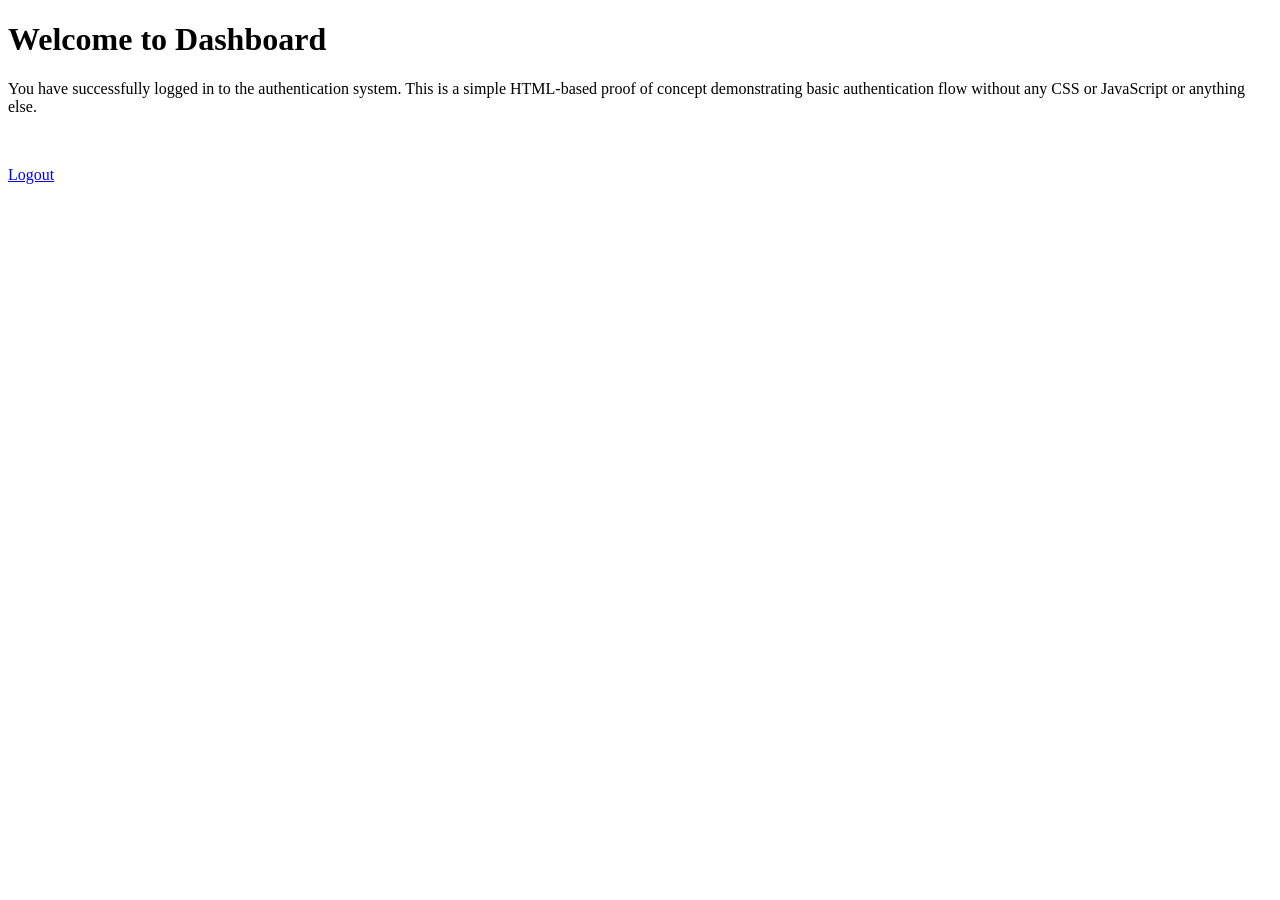
==== dashboard.html @ bd9a0223 "login page" ====
<!DOCTYPE html>
<html>
<head>
    <title>Dashboard</title>
</head>
<body>
    <h1>Welcome to Dashboard</h1>
    <p>You have successfully logged in to the authentication system. This is a simple HTML-based proof of concept demonstrating basic authentication flow without any CSS or JavaScript or anything else.</p>
    <br>
    <p><a href="login.html">Logout</a></p>
</body>
</html>
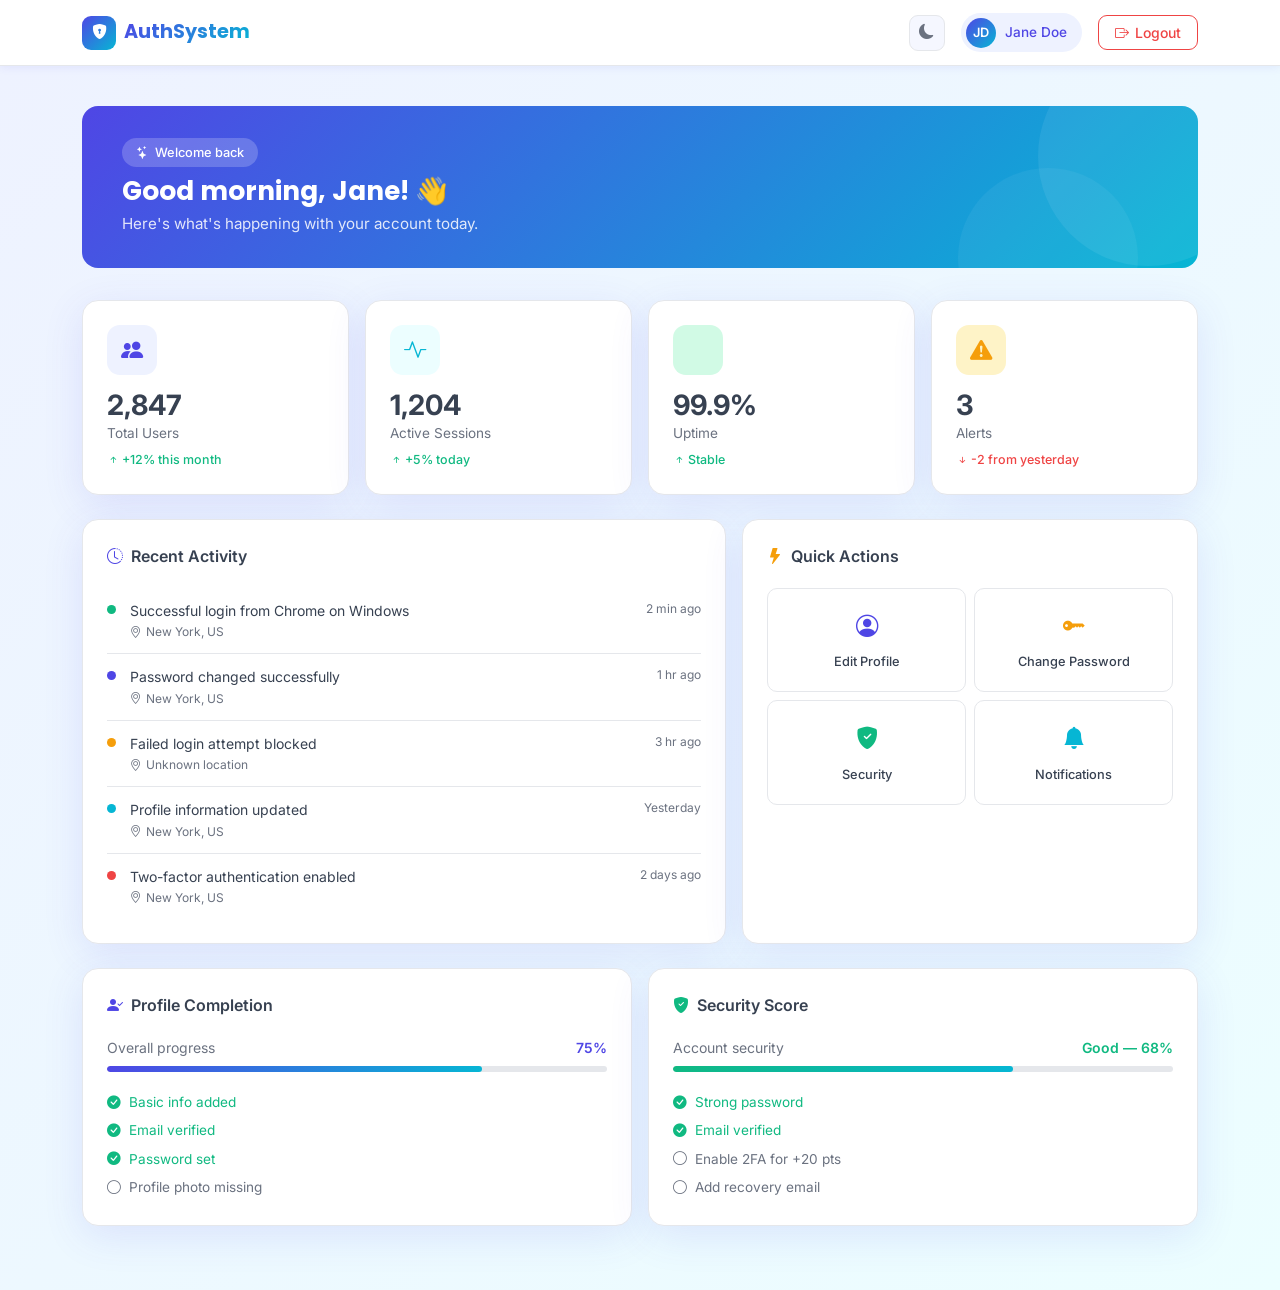
==== commit 86d5bf98: "added stylesheets" ====
--- a/dashboard.html
+++ b/dashboard.html
@@ -1,12 +1,313 @@
 <!DOCTYPE html>
-<html>
+<html lang="en" data-theme="light">
 <head>
-    <title>Dashboard</title>
+  <meta charset="UTF-8" />
+  <meta name="viewport" content="width=device-width, initial-scale=1.0" />
+  <title>Dashboard — AuthSystem</title>
+  <link rel="stylesheet" href="https://cdn.jsdelivr.net/npm/bootstrap@5.3.3/dist/css/bootstrap.min.css" />
+  <link rel="stylesheet" href="https://cdn.jsdelivr.net/npm/bootstrap-icons@1.11.3/font/bootstrap-icons.min.css" />
+  <link rel="stylesheet" href="styles.css" />
 </head>
 <body>
-    <h1>Welcome to Dashboard</h1>
-    <p>You have successfully logged in to the authentication system. This is a simple HTML-based proof of concept demonstrating basic authentication flow without any CSS or JavaScript or anything else.</p>
-    <br>
-    <p><a href="login.html">Logout</a></p>
+
+  <!-- ═══════════════════════════════════════════════════════════
+       NAVBAR
+  ═══════════════════════════════════════════════════════════ -->
+  <nav class="dash-navbar" aria-label="Main navigation">
+    <div class="container">
+      <div class="d-flex align-items-center justify-content-between gap-3">
+
+        <!-- Brand -->
+        <a href="dashboard.html" class="d-flex align-items-center text-decoration-none" aria-label="AuthSystem home">
+          <span class="navbar-brand-icon" aria-hidden="true">
+            <i class="bi bi-shield-lock-fill"></i>
+          </span>
+          <span class="navbar-brand-text">AuthSystem</span>
+        </a>
+
+        <!-- Right side -->
+        <div class="d-flex align-items-center gap-2 gap-sm-3">
+
+          <!-- Dark mode toggle -->
+          <button class="nav-theme-btn" id="themeToggle" title="Toggle dark mode" aria-label="Toggle dark mode">
+            <i class="bi bi-moon-fill" id="themeIcon"></i>
+          </button>
+
+          <!-- User pill (hidden on very small screens) -->
+          <div class="user-pill d-none d-sm-flex" aria-label="Logged in user">
+            <div class="user-avatar" aria-hidden="true">JD</div>
+            <span class="user-name">Jane Doe</span>
+          </div>
+
+          <!-- Logout -->
+          <a href="index.html" class="btn-logout" aria-label="Logout">
+            <i class="bi bi-box-arrow-right" aria-hidden="true"></i>
+            <span class="d-none d-sm-inline">Logout</span>
+          </a>
+
+        </div>
+      </div>
+    </div>
+  </nav>
+
+  <!-- ═══════════════════════════════════════════════════════════
+       MAIN CONTENT
+  ═══════════════════════════════════════════════════════════ -->
+  <main class="dash-main">
+    <div class="container">
+
+      <!-- Welcome Banner -->
+      <div class="welcome-banner">
+        <div class="badge-pill mb-2">
+          <i class="bi bi-stars" aria-hidden="true"></i> Welcome back
+        </div>
+        <h2>Good morning, Jane! 👋</h2>
+        <p>Here's what's happening with your account today.</p>
+      </div>
+
+      <!-- ── Stat Cards ── -->
+      <div class="row g-3 mb-4">
+
+        <div class="col-6 col-lg-3">
+          <div class="stat-card">
+            <div class="stat-icon purple" aria-hidden="true">
+              <i class="bi bi-people-fill"></i>
+            </div>
+            <div class="stat-value">2,847</div>
+            <div class="stat-label">Total Users</div>
+            <div class="stat-trend up">
+              <i class="bi bi-arrow-up-short"></i> +12% this month
+            </div>
+          </div>
+        </div>
+
+        <div class="col-6 col-lg-3">
+          <div class="stat-card">
+            <div class="stat-icon cyan" aria-hidden="true">
+              <i class="bi bi-activity"></i>
+            </div>
+            <div class="stat-value">1,204</div>
+            <div class="stat-label">Active Sessions</div>
+            <div class="stat-trend up">
+              <i class="bi bi-arrow-up-short"></i> +5% today
+            </div>
+          </div>
+        </div>
+
+        <div class="col-6 col-lg-3">
+          <div class="stat-card">
+            <div class="stat-icon green" aria-hidden="true">
+              <i class="bi bi-shield-check-fill"></i>
+            </div>
+            <div class="stat-value">99.9%</div>
+            <div class="stat-label">Uptime</div>
+            <div class="stat-trend up">
+              <i class="bi bi-arrow-up-short"></i> Stable
+            </div>
+          </div>
+        </div>
+
+        <div class="col-6 col-lg-3">
+          <div class="stat-card">
+            <div class="stat-icon amber" aria-hidden="true">
+              <i class="bi bi-exclamation-triangle-fill"></i>
+            </div>
+            <div class="stat-value">3</div>
+            <div class="stat-label">Alerts</div>
+            <div class="stat-trend down">
+              <i class="bi bi-arrow-down-short"></i> -2 from yesterday
+            </div>
+          </div>
+        </div>
+
+      </div>
+
+      <!-- ── Activity + Quick Actions ── -->
+      <div class="row g-3 mb-4">
+
+        <!-- Recent Activity -->
+        <div class="col-12 col-lg-7">
+          <div class="info-card">
+            <div class="info-card-title">
+              <i class="bi bi-clock-history" style="color:var(--primary);" aria-hidden="true"></i>
+              Recent Activity
+            </div>
+
+            <div class="activity-item">
+              <div class="activity-dot" style="background:#10b981;" aria-hidden="true"></div>
+              <div class="activity-body">
+                <div class="activity-text">Successful login from Chrome on Windows</div>
+                <div class="activity-time"><i class="bi bi-geo-alt me-1" aria-hidden="true"></i>New York, US</div>
+              </div>
+              <div class="activity-time">2 min ago</div>
+            </div>
+
+            <div class="activity-item">
+              <div class="activity-dot" style="background:#4f46e5;" aria-hidden="true"></div>
+              <div class="activity-body">
+                <div class="activity-text">Password changed successfully</div>
+                <div class="activity-time"><i class="bi bi-geo-alt me-1" aria-hidden="true"></i>New York, US</div>
+              </div>
+              <div class="activity-time">1 hr ago</div>
+            </div>
+
+            <div class="activity-item">
+              <div class="activity-dot" style="background:#f59e0b;" aria-hidden="true"></div>
+              <div class="activity-body">
+                <div class="activity-text">Failed login attempt blocked</div>
+                <div class="activity-time"><i class="bi bi-geo-alt me-1" aria-hidden="true"></i>Unknown location</div>
+              </div>
+              <div class="activity-time">3 hr ago</div>
+            </div>
+
+            <div class="activity-item">
+              <div class="activity-dot" style="background:#06b6d4;" aria-hidden="true"></div>
+              <div class="activity-body">
+                <div class="activity-text">Profile information updated</div>
+                <div class="activity-time"><i class="bi bi-geo-alt me-1" aria-hidden="true"></i>New York, US</div>
+              </div>
+              <div class="activity-time">Yesterday</div>
+            </div>
+
+            <div class="activity-item">
+              <div class="activity-dot" style="background:#ef4444;" aria-hidden="true"></div>
+              <div class="activity-body">
+                <div class="activity-text">Two-factor authentication enabled</div>
+                <div class="activity-time"><i class="bi bi-geo-alt me-1" aria-hidden="true"></i>New York, US</div>
+              </div>
+              <div class="activity-time">2 days ago</div>
+            </div>
+
+          </div>
+        </div>
+
+        <!-- Quick Actions -->
+        <div class="col-12 col-lg-5">
+          <div class="info-card">
+            <div class="info-card-title">
+              <i class="bi bi-lightning-fill" style="color:var(--warning);" aria-hidden="true"></i>
+              Quick Actions
+            </div>
+            <div class="row g-2">
+              <div class="col-6">
+                <a href="#" class="quick-action" onclick="return false;" aria-label="Edit profile">
+                  <i class="bi bi-person-circle" style="color:var(--primary);" aria-hidden="true"></i>
+                  Edit Profile
+                </a>
+              </div>
+              <div class="col-6">
+                <a href="reset-password.html" class="quick-action" aria-label="Change password">
+                  <i class="bi bi-key-fill" style="color:var(--warning);" aria-hidden="true"></i>
+                  Change Password
+                </a>
+              </div>
+              <div class="col-6">
+                <a href="#" class="quick-action" onclick="return false;" aria-label="Security settings">
+                  <i class="bi bi-shield-fill-check" style="color:var(--success);" aria-hidden="true"></i>
+                  Security
+                </a>
+              </div>
+              <div class="col-6">
+                <a href="#" class="quick-action" onclick="return false;" aria-label="Notifications">
+                  <i class="bi bi-bell-fill" style="color:var(--secondary);" aria-hidden="true"></i>
+                  Notifications
+                </a>
+              </div>
+            </div>
+          </div>
+        </div>
+
+      </div>
+
+      <!-- ── Profile Completion + Security Score ── -->
+      <div class="row g-3">
+
+        <!-- Profile Completion -->
+        <div class="col-12 col-md-6">
+          <div class="info-card">
+            <div class="info-card-title">
+              <i class="bi bi-person-check-fill" style="color:var(--primary);" aria-hidden="true"></i>
+              Profile Completion
+            </div>
+
+            <div class="d-flex justify-content-between align-items-center mb-1">
+              <span style="font-size:.875rem; color:var(--text-muted);">Overall progress</span>
+              <span style="font-size:.875rem; font-weight:600; color:var(--primary);">75%</span>
+            </div>
+            <div class="custom-progress mb-3">
+              <div class="custom-progress-bar" style="width:75%;"></div>
+            </div>
+
+            <ul class="list-unstyled mb-0" style="font-size:.85rem;">
+              <li class="d-flex align-items-center gap-2 py-1" style="color:var(--success);">
+                <i class="bi bi-check-circle-fill" aria-hidden="true"></i> Basic info added
+              </li>
+              <li class="d-flex align-items-center gap-2 py-1" style="color:var(--success);">
+                <i class="bi bi-check-circle-fill" aria-hidden="true"></i> Email verified
+              </li>
+              <li class="d-flex align-items-center gap-2 py-1" style="color:var(--success);">
+                <i class="bi bi-check-circle-fill" aria-hidden="true"></i> Password set
+              </li>
+              <li class="d-flex align-items-center gap-2 py-1" style="color:var(--text-muted);">
+                <i class="bi bi-circle" aria-hidden="true"></i> Profile photo missing
+              </li>
+            </ul>
+          </div>
+        </div>
+
+        <!-- Security Score -->
+        <div class="col-12 col-md-6">
+          <div class="info-card">
+            <div class="info-card-title">
+              <i class="bi bi-shield-fill-check" style="color:var(--success);" aria-hidden="true"></i>
+              Security Score
+            </div>
+
+            <div class="d-flex justify-content-between align-items-center mb-1">
+              <span style="font-size:.875rem; color:var(--text-muted);">Account security</span>
+              <span style="font-size:.875rem; font-weight:600; color:var(--success);">Good — 68%</span>
+            </div>
+            <div class="custom-progress mb-3">
+              <div class="custom-progress-bar" style="width:68%; background:linear-gradient(135deg,#10b981,#06b6d4);"></div>
+            </div>
+
+            <ul class="list-unstyled mb-0" style="font-size:.85rem;">
+              <li class="d-flex align-items-center gap-2 py-1" style="color:var(--success);">
+                <i class="bi bi-check-circle-fill" aria-hidden="true"></i> Strong password
+              </li>
+              <li class="d-flex align-items-center gap-2 py-1" style="color:var(--success);">
+                <i class="bi bi-check-circle-fill" aria-hidden="true"></i> Email verified
+              </li>
+              <li class="d-flex align-items-center gap-2 py-1" style="color:var(--text-muted);">
+                <i class="bi bi-circle" aria-hidden="true"></i> Enable 2FA for +20 pts
+              </li>
+              <li class="d-flex align-items-center gap-2 py-1" style="color:var(--text-muted);">
+                <i class="bi bi-circle" aria-hidden="true"></i> Add recovery email
+              </li>
+            </ul>
+          </div>
+        </div>
+
+      </div>
+
+    </div>
+  </main>
+
+  <script src="https://cdn.jsdelivr.net/npm/bootstrap@5.3.3/dist/js/bootstrap.bundle.min.js"></script>
+  <script>
+    /* ── Dark mode ── */
+    const html      = document.documentElement;
+    const themeBtn  = document.getElementById('themeToggle');
+    const themeIcon = document.getElementById('themeIcon');
+    const applyTheme = (t) => {
+      html.setAttribute('data-theme', t);
+      localStorage.setItem('theme', t);
+      themeIcon.className = t === 'dark' ? 'bi bi-sun-fill' : 'bi bi-moon-fill';
+    };
+    applyTheme(localStorage.getItem('theme') || 'light');
+    themeBtn.addEventListener('click', () => {
+      applyTheme(html.getAttribute('data-theme') === 'dark' ? 'light' : 'dark');
+    });
+  </script>
 </body>
 </html>
--- a/styles.css
+++ b/styles.css
@@ -0,0 +1,809 @@
+@import url('https://fonts.googleapis.com/css2?family=Inter:wght@300;400;500;600;700&family=Poppins:wght@400;500;600;700&display=swap');
+
+/* ═══════════════════════════════════════════════════════════════
+   CSS VARIABLES — Light Theme
+═══════════════════════════════════════════════════════════════ */
+:root {
+  --primary:          #4f46e5;
+  --primary-hover:    #4338ca;
+  --primary-light:    #eef2ff;
+  --secondary:        #06b6d4;
+  --success:          #10b981;
+  --danger:           #ef4444;
+  --warning:          #f59e0b;
+
+  --dark:             #1e1b4b;
+  --text:             #374151;
+  --text-muted:       #6b7280;
+  --border:           #e5e7eb;
+
+  --bg:               #f5f7ff;
+  --card-bg:          #ffffff;
+  --navbar-bg:        #ffffff;
+
+  --shadow-sm:        0 2px 8px  rgba(79, 70, 229, 0.08);
+  --shadow:           0 10px 40px rgba(79, 70, 229, 0.12);
+  --shadow-hover:     0 20px 60px rgba(79, 70, 229, 0.22);
+
+  --radius:           16px;
+  --radius-sm:        10px;
+  --transition:       0.3s ease;
+
+  --font-body:        'Inter', sans-serif;
+  --font-heading:     'Poppins', sans-serif;
+
+  --gradient:         linear-gradient(135deg, #4f46e5 0%, #06b6d4 100%);
+  --gradient-bg:      linear-gradient(135deg, #eef2ff 0%, #ecfeff 100%);
+}
+
+/* ═══════════════════════════════════════════════════════════════
+   CSS VARIABLES — Dark Theme
+═══════════════════════════════════════════════════════════════ */
+[data-theme="dark"] {
+  --primary:          #818cf8;
+  --primary-hover:    #6366f1;
+  --primary-light:    #1e1b4b;
+
+  --text:             #e5e7eb;
+  --text-muted:       #9ca3af;
+  --border:           #374151;
+
+  --bg:               #111827;
+  --card-bg:          #1f2937;
+  --navbar-bg:        #1f2937;
+
+  --shadow-sm:        0 2px 8px  rgba(0, 0, 0, 0.3);
+  --shadow:           0 10px 40px rgba(0, 0, 0, 0.4);
+  --shadow-hover:     0 20px 60px rgba(0, 0, 0, 0.6);
+
+  --gradient-bg:      linear-gradient(135deg, #111827 0%, #1e1b4b 100%);
+}
+
+/* ═══════════════════════════════════════════════════════════════
+   BASE RESET & GLOBALS
+═══════════════════════════════════════════════════════════════ */
+*, *::before, *::after {
+  box-sizing: border-box;
+  margin: 0;
+  padding: 0;
+}
+
+html { scroll-behavior: smooth; }
+
+body {
+  font-family: var(--font-body);
+  color: var(--text);
+  background: var(--gradient-bg);
+  min-height: 100vh;
+  transition: background var(--transition), color var(--transition);
+  -webkit-font-smoothing: antialiased;
+}
+
+h1, h2, h3, h4, h5, h6 {
+  font-family: var(--font-heading);
+  color: var(--text);
+}
+
+a {
+  color: var(--primary);
+  text-decoration: none;
+  transition: color var(--transition);
+}
+a:hover {
+  color: var(--primary-hover);
+  text-decoration: underline;
+}
+
+/* ═══════════════════════════════════════════════════════════════
+   AUTH LAYOUT WRAPPER
+═══════════════════════════════════════════════════════════════ */
+.auth-wrapper {
+  min-height: 100vh;
+  display: flex;
+  align-items: center;
+  justify-content: center;
+  padding: 2rem 1rem;
+  background: var(--gradient-bg);
+  transition: background var(--transition);
+}
+
+/* ═══════════════════════════════════════════════════════════════
+   AUTH CARD
+═══════════════════════════════════════════════════════════════ */
+.auth-card {
+  background: var(--card-bg);
+  border: 1px solid var(--border);
+  border-radius: var(--radius);
+  box-shadow: var(--shadow);
+  padding: 2.75rem 2.25rem;
+  width: 100%;
+  max-width: 460px;
+  transition:
+    box-shadow var(--transition),
+    background var(--transition),
+    border-color var(--transition);
+}
+
+.auth-card:hover {
+  box-shadow: var(--shadow-hover);
+}
+
+/* Logo icon badge */
+.auth-logo {
+  width: 58px;
+  height: 58px;
+  background: var(--gradient);
+  border-radius: 14px;
+  display: flex;
+  align-items: center;
+  justify-content: center;
+  margin: 0 auto 1.25rem;
+  font-size: 1.65rem;
+  color: #fff;
+  box-shadow: 0 6px 20px rgba(79, 70, 229, 0.35);
+}
+
+.auth-title {
+  font-size: 1.65rem;
+  font-weight: 700;
+  color: var(--dark);
+  text-align: center;
+  margin-bottom: 0.3rem;
+  transition: color var(--transition);
+}
+[data-theme="dark"] .auth-title { color: var(--text); }
+
+.auth-subtitle {
+  text-align: center;
+  color: var(--text-muted);
+  font-size: 0.9rem;
+  margin-bottom: 1.85rem;
+}
+
+/* ═══════════════════════════════════════════════════════════════
+   FORM CONTROLS
+═══════════════════════════════════════════════════════════════ */
+.form-label {
+  font-weight: 500;
+  font-size: 0.875rem;
+  color: var(--text);
+  margin-bottom: 0.4rem;
+  transition: color var(--transition);
+}
+
+.form-control,
+.form-select {
+  border: 1.5px solid var(--border);
+  border-radius: var(--radius-sm);
+  padding: 0.65rem 1rem;
+  font-size: 0.9rem;
+  color: var(--text);
+  background-color: var(--card-bg);
+  transition:
+    border-color var(--transition),
+    box-shadow var(--transition),
+    background-color var(--transition),
+    color var(--transition);
+}
+
+.form-control:focus,
+.form-select:focus {
+  border-color: var(--primary);
+  box-shadow: 0 0 0 3.5px rgba(79, 70, 229, 0.15);
+  outline: none;
+  background-color: var(--card-bg);
+  color: var(--text);
+}
+
+.form-control::placeholder {
+  color: var(--text-muted);
+  opacity: 0.7;
+}
+
+/* Input group — show/hide toggle */
+.input-group .form-control {
+  border-right: none;
+  border-radius: var(--radius-sm) 0 0 var(--radius-sm);
+}
+
+.input-group .btn-outline-secondary {
+  border: 1.5px solid var(--border);
+  border-left: none;
+  border-radius: 0 var(--radius-sm) var(--radius-sm) 0;
+  background: var(--card-bg);
+  color: var(--text-muted);
+  padding: 0 0.85rem;
+  transition:
+    color var(--transition),
+    background var(--transition),
+    border-color var(--transition);
+}
+.input-group .btn-outline-secondary:hover {
+  color: var(--primary);
+  background: var(--primary-light);
+  border-color: var(--border);
+}
+.input-group .btn-outline-secondary:focus {
+  box-shadow: none;
+  outline: none;
+}
+
+/* Validation states */
+.form-control.is-invalid {
+  border-color: var(--danger);
+  background-image: none;
+}
+.form-control.is-valid {
+  border-color: var(--success);
+  background-image: none;
+}
+.invalid-feedback {
+  font-size: 0.8rem;
+  color: var(--danger);
+  margin-top: 0.3rem;
+}
+.valid-feedback {
+  font-size: 0.8rem;
+  color: var(--success);
+  margin-top: 0.3rem;
+}
+
+/* Form check */
+.form-check-input:checked {
+  background-color: var(--primary);
+  border-color: var(--primary);
+}
+.form-check-input:focus {
+  box-shadow: 0 0 0 3px rgba(79, 70, 229, 0.15);
+}
+
+/* ═══════════════════════════════════════════════════════════════
+   PRIMARY BUTTON
+═══════════════════════════════════════════════════════════════ */
+.btn-primary-custom {
+  display: inline-flex;
+  align-items: center;
+  justify-content: center;
+  gap: 0.5rem;
+  background: var(--gradient);
+  border: none;
+  border-radius: var(--radius-sm);
+  color: #fff;
+  font-family: var(--font-body);
+  font-weight: 600;
+  font-size: 0.95rem;
+  padding: 0.72rem 1.5rem;
+  width: 100%;
+  cursor: pointer;
+  transition:
+    opacity var(--transition),
+    transform var(--transition),
+    box-shadow var(--transition);
+  position: relative;
+  overflow: hidden;
+  text-decoration: none;
+}
+
+.btn-primary-custom:hover {
+  opacity: 0.91;
+  transform: translateY(-2px);
+  box-shadow: 0 8px 28px rgba(79, 70, 229, 0.38);
+  color: #fff;
+  text-decoration: none;
+}
+
+.btn-primary-custom:active {
+  transform: translateY(0);
+  opacity: 1;
+}
+
+.btn-primary-custom:disabled {
+  opacity: 0.7;
+  cursor: not-allowed;
+  transform: none;
+}
+
+.btn-primary-custom .spinner-border {
+  width: 1.1rem;
+  height: 1.1rem;
+  border-width: 2px;
+}
+
+/* ═══════════════════════════════════════════════════════════════
+   DIVIDER
+═══════════════════════════════════════════════════════════════ */
+.auth-divider {
+  display: flex;
+  align-items: center;
+  gap: 0.75rem;
+  margin: 1.35rem 0;
+  color: var(--text-muted);
+  font-size: 0.8rem;
+}
+.auth-divider::before,
+.auth-divider::after {
+  content: '';
+  flex: 1;
+  height: 1px;
+  background: var(--border);
+  transition: background var(--transition);
+}
+
+/* ═══════════════════════════════════════════════════════════════
+   PASSWORD STRENGTH INDICATOR
+═══════════════════════════════════════════════════════════════ */
+.strength-bar {
+  display: flex;
+  gap: 5px;
+  margin-top: 0.55rem;
+}
+
+.strength-segment {
+  flex: 1;
+  height: 4px;
+  border-radius: 4px;
+  background: var(--border);
+  transition: background var(--transition);
+}
+
+.strength-segment.weak    { background: var(--danger); }
+.strength-segment.fair    { background: var(--warning); }
+.strength-segment.good    { background: var(--secondary); }
+.strength-segment.strong  { background: var(--success); }
+
+.strength-label {
+  font-size: 0.78rem;
+  font-weight: 500;
+  margin-top: 0.3rem;
+  transition: color var(--transition);
+}
+
+/* ═══════════════════════════════════════════════════════════════
+   REQUIREMENTS CHECKLIST
+═══════════════════════════════════════════════════════════════ */
+.req-list {
+  list-style: none;
+  padding: 0;
+  margin: 0 0 1rem;
+  display: grid;
+  grid-template-columns: 1fr 1fr;
+  gap: 0.3rem 1rem;
+}
+
+.req-list li {
+  font-size: 0.78rem;
+  color: var(--text-muted);
+  display: flex;
+  align-items: center;
+  gap: 0.35rem;
+  transition: color var(--transition);
+}
+
+.req-list li.met {
+  color: var(--success);
+}
+
+/* ═══════════════════════════════════════════════════════════════
+   DARK MODE TOGGLE (fixed on auth pages)
+═══════════════════════════════════════════════════════════════ */
+.auth-theme-btn {
+  position: fixed;
+  top: 1.25rem;
+  right: 1.25rem;
+  z-index: 1000;
+  width: 38px;
+  height: 38px;
+  border-radius: 10px;
+  border: 1.5px solid var(--border);
+  background: var(--card-bg);
+  color: var(--text-muted);
+  display: flex;
+  align-items: center;
+  justify-content: center;
+  font-size: 1rem;
+  cursor: pointer;
+  box-shadow: var(--shadow-sm);
+  transition:
+    background var(--transition),
+    color var(--transition),
+    border-color var(--transition),
+    transform var(--transition);
+}
+.auth-theme-btn:hover {
+  background: var(--primary);
+  color: #fff;
+  border-color: var(--primary);
+  transform: rotate(18deg);
+}
+
+/* ═══════════════════════════════════════════════════════════════
+   DASHBOARD — NAVBAR
+═══════════════════════════════════════════════════════════════ */
+.dash-navbar {
+  background: var(--navbar-bg);
+  border-bottom: 1px solid var(--border);
+  box-shadow: var(--shadow-sm);
+  padding: 0.8rem 0;
+  position: sticky;
+  top: 0;
+  z-index: 100;
+  transition:
+    background var(--transition),
+    border-color var(--transition);
+}
+
+.navbar-brand-text {
+  font-family: var(--font-heading);
+  font-weight: 700;
+  font-size: 1.2rem;
+  background: var(--gradient);
+  -webkit-background-clip: text;
+  -webkit-text-fill-color: transparent;
+  background-clip: text;
+}
+
+.navbar-brand-icon {
+  width: 34px;
+  height: 34px;
+  background: var(--gradient);
+  border-radius: 9px;
+  display: inline-flex;
+  align-items: center;
+  justify-content: center;
+  color: #fff;
+  font-size: 0.95rem;
+  margin-right: 0.5rem;
+  flex-shrink: 0;
+}
+
+/* Navbar dark toggle */
+.nav-theme-btn {
+  width: 36px;
+  height: 36px;
+  border-radius: 9px;
+  border: 1.5px solid var(--border);
+  background: var(--bg);
+  color: var(--text-muted);
+  display: inline-flex;
+  align-items: center;
+  justify-content: center;
+  font-size: 0.95rem;
+  cursor: pointer;
+  transition:
+    background var(--transition),
+    color var(--transition),
+    border-color var(--transition),
+    transform var(--transition);
+}
+.nav-theme-btn:hover {
+  background: var(--primary);
+  color: #fff;
+  border-color: var(--primary);
+  transform: rotate(18deg);
+}
+
+/* Logout button */
+.btn-logout {
+  display: inline-flex;
+  align-items: center;
+  gap: 0.4rem;
+  border: 1.5px solid var(--danger);
+  color: var(--danger);
+  border-radius: 9px;
+  padding: 0.38rem 1rem;
+  font-size: 0.875rem;
+  font-weight: 500;
+  background: transparent;
+  cursor: pointer;
+  transition:
+    background var(--transition),
+    color var(--transition),
+    transform var(--transition),
+    box-shadow var(--transition);
+  text-decoration: none;
+}
+.btn-logout:hover {
+  background: var(--danger);
+  color: #fff;
+  transform: translateY(-1px);
+  box-shadow: 0 4px 14px rgba(239, 68, 68, 0.3);
+  text-decoration: none;
+}
+
+/* User avatar pill */
+.user-pill {
+  display: inline-flex;
+  align-items: center;
+  gap: 0.6rem;
+  background: var(--primary-light);
+  border-radius: 50px;
+  padding: 0.3rem 0.9rem 0.3rem 0.3rem;
+  transition: background var(--transition);
+}
+.user-avatar {
+  width: 30px;
+  height: 30px;
+  border-radius: 50%;
+  background: var(--gradient);
+  color: #fff;
+  display: flex;
+  align-items: center;
+  justify-content: center;
+  font-size: 0.8rem;
+  font-weight: 600;
+  flex-shrink: 0;
+}
+.user-name {
+  font-size: 0.85rem;
+  font-weight: 500;
+  color: var(--primary);
+}
+
+/* ═══════════════════════════════════════════════════════════════
+   DASHBOARD — MAIN CONTENT
+═══════════════════════════════════════════════════════════════ */
+.dash-main {
+  padding: 2.5rem 0 4rem;
+  background: var(--gradient-bg);
+  min-height: calc(100vh - 65px);
+  transition: background var(--transition);
+}
+
+/* Welcome banner */
+.welcome-banner {
+  background: var(--gradient);
+  border-radius: var(--radius);
+  padding: 2rem 2.5rem;
+  color: #fff;
+  margin-bottom: 2rem;
+  position: relative;
+  overflow: hidden;
+}
+.welcome-banner::before {
+  content: '';
+  position: absolute;
+  right: -60px;
+  top: -60px;
+  width: 220px;
+  height: 220px;
+  background: rgba(255, 255, 255, 0.07);
+  border-radius: 50%;
+}
+.welcome-banner::after {
+  content: '';
+  position: absolute;
+  right: 60px;
+  bottom: -80px;
+  width: 180px;
+  height: 180px;
+  background: rgba(255, 255, 255, 0.05);
+  border-radius: 50%;
+}
+.welcome-banner h2 {
+  font-size: 1.65rem;
+  font-weight: 700;
+  color: #fff;
+  margin-bottom: 0.4rem;
+  position: relative;
+  z-index: 1;
+}
+.welcome-banner p {
+  opacity: 0.85;
+  margin: 0;
+  font-size: 0.95rem;
+  position: relative;
+  z-index: 1;
+}
+.welcome-banner .badge-pill {
+  display: inline-flex;
+  align-items: center;
+  gap: 0.4rem;
+  background: rgba(255, 255, 255, 0.2);
+  border-radius: 50px;
+  padding: 0.3rem 0.85rem;
+  font-size: 0.8rem;
+  font-weight: 500;
+  color: #fff;
+  margin-bottom: 0.75rem;
+}
+
+/* Stat cards */
+.stat-card {
+  background: var(--card-bg);
+  border: 1px solid var(--border);
+  border-radius: var(--radius);
+  padding: 1.5rem;
+  box-shadow: var(--shadow);
+  height: 100%;
+  transition:
+    box-shadow var(--transition),
+    transform var(--transition),
+    background var(--transition),
+    border-color var(--transition);
+}
+.stat-card:hover {
+  box-shadow: var(--shadow-hover);
+  transform: translateY(-4px);
+}
+
+.stat-icon {
+  width: 50px;
+  height: 50px;
+  border-radius: 13px;
+  display: flex;
+  align-items: center;
+  justify-content: center;
+  font-size: 1.4rem;
+  margin-bottom: 1rem;
+  flex-shrink: 0;
+}
+.stat-icon.purple { background: #eef2ff; color: #4f46e5; }
+.stat-icon.cyan   { background: #ecfeff; color: #06b6d4; }
+.stat-icon.green  { background: #d1fae5; color: #10b981; }
+.stat-icon.amber  { background: #fef3c7; color: #f59e0b; }
+
+[data-theme="dark"] .stat-icon.purple { background: rgba(79,70,229,0.2);  color: #818cf8; }
+[data-theme="dark"] .stat-icon.cyan   { background: rgba(6,182,212,0.2);  color: #22d3ee; }
+[data-theme="dark"] .stat-icon.green  { background: rgba(16,185,129,0.2); color: #34d399; }
+[data-theme="dark"] .stat-icon.amber  { background: rgba(245,158,11,0.2); color: #fbbf24; }
+
+.stat-value {
+  font-size: 1.75rem;
+  font-weight: 700;
+  color: var(--text);
+  line-height: 1;
+  margin-bottom: 0.25rem;
+  transition: color var(--transition);
+}
+.stat-label {
+  font-size: 0.85rem;
+  color: var(--text-muted);
+  transition: color var(--transition);
+}
+.stat-trend {
+  font-size: 0.78rem;
+  font-weight: 500;
+  margin-top: 0.5rem;
+}
+.stat-trend.up   { color: var(--success); }
+.stat-trend.down { color: var(--danger); }
+
+/* Activity / info cards */
+.info-card {
+  background: var(--card-bg);
+  border: 1px solid var(--border);
+  border-radius: var(--radius);
+  padding: 1.5rem;
+  box-shadow: var(--shadow);
+  height: 100%;
+  transition:
+    background var(--transition),
+    border-color var(--transition);
+}
+.info-card-title {
+  font-size: 1rem;
+  font-weight: 600;
+  color: var(--text);
+  margin-bottom: 1.25rem;
+  display: flex;
+  align-items: center;
+  gap: 0.5rem;
+  transition: color var(--transition);
+}
+
+/* Activity list */
+.activity-item {
+  display: flex;
+  align-items: flex-start;
+  gap: 0.85rem;
+  padding: 0.75rem 0;
+  border-bottom: 1px solid var(--border);
+  transition: border-color var(--transition);
+}
+.activity-item:last-child { border-bottom: none; }
+
+.activity-dot {
+  width: 9px;
+  height: 9px;
+  border-radius: 50%;
+  margin-top: 5px;
+  flex-shrink: 0;
+}
+.activity-body { flex: 1; }
+.activity-text {
+  font-size: 0.875rem;
+  color: var(--text);
+  margin-bottom: 0.15rem;
+  transition: color var(--transition);
+}
+.activity-time {
+  font-size: 0.75rem;
+  color: var(--text-muted);
+  transition: color var(--transition);
+}
+
+/* Quick action buttons */
+.quick-action {
+  display: flex;
+  flex-direction: column;
+  align-items: center;
+  justify-content: center;
+  gap: 0.6rem;
+  padding: 1.25rem 0.75rem;
+  border-radius: var(--radius-sm);
+  border: 1.5px solid var(--border);
+  background: var(--card-bg);
+  color: var(--text);
+  font-size: 0.8rem;
+  font-weight: 500;
+  cursor: pointer;
+  text-align: center;
+  transition:
+    background var(--transition),
+    border-color var(--transition),
+    color var(--transition),
+    transform var(--transition),
+    box-shadow var(--transition);
+  text-decoration: none;
+}
+.quick-action:hover {
+  border-color: var(--primary);
+  background: var(--primary-light);
+  color: var(--primary);
+  transform: translateY(-2px);
+  box-shadow: var(--shadow-sm);
+  text-decoration: none;
+}
+.quick-action i {
+  font-size: 1.4rem;
+}
+
+/* Progress bar */
+.custom-progress {
+  height: 6px;
+  border-radius: 6px;
+  background: var(--border);
+  overflow: hidden;
+  margin-top: 0.5rem;
+}
+.custom-progress-bar {
+  height: 100%;
+  border-radius: 6px;
+  background: var(--gradient);
+  transition: width 0.6s ease;
+}
+
+/* ═══════════════════════════════════════════════════════════════
+   RESPONSIVE BREAKPOINTS
+═══════════════════════════════════════════════════════════════ */
+
+/* Mobile — 320px+ */
+@media (max-width: 575px) {
+  .auth-card {
+    padding: 2rem 1.25rem;
+    border-radius: 12px;
+  }
+  .auth-title { font-size: 1.4rem; }
+  .welcome-banner { padding: 1.5rem 1.25rem; }
+  .welcome-banner h2 { font-size: 1.3rem; }
+  .req-list { grid-template-columns: 1fr; }
+  .stat-value { font-size: 1.5rem; }
+}
+
+/* Tablet — 768px+ */
+@media (min-width: 768px) {
+  .auth-card { padding: 3rem 2.5rem; }
+}
+
+/* Laptop — 1366px+ */
+@media (min-width: 1366px) {
+  .auth-card { max-width: 480px; }
+  .dash-main { padding: 3rem 0 5rem; }
+}
+
+/* Desktop — 1920px+ */
+@media (min-width: 1920px) {
+  .auth-card { max-width: 520px; }
+  .welcome-banner { padding: 2.5rem 3rem; }
+  .welcome-banner h2 { font-size: 2rem; }
+}
